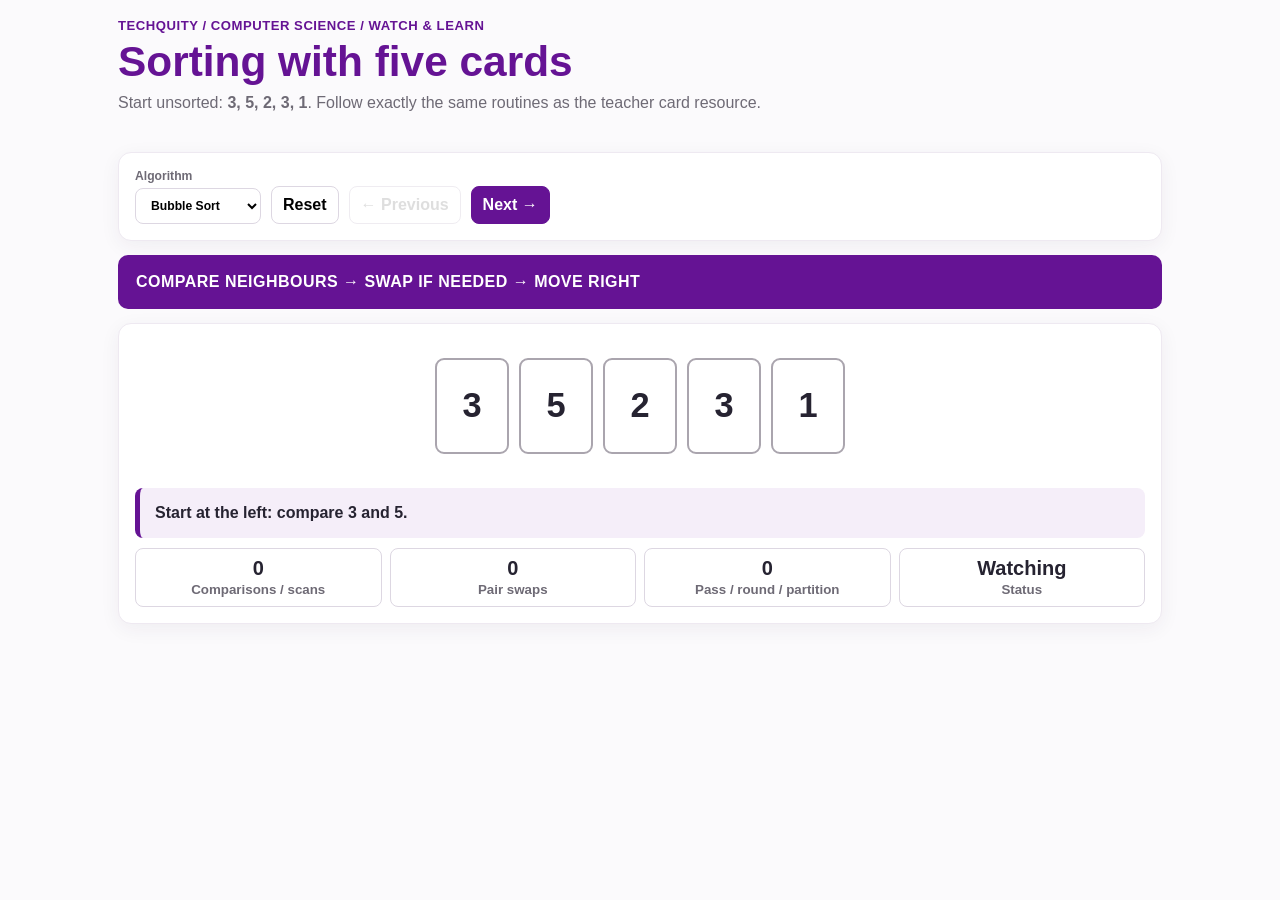
==== index.html @ 3fd30a62 "Rename 01_watch_and_learn.html to index.html" ====
<!doctype html><html><head><meta charset="utf-8"><meta name="viewport" content="width=device-width,initial-scale=1"><title>Sorting — Watch & Learn</title><link rel="stylesheet" href="sorting.css"></head><body>
<header><div class="kicker">TECHQUITY / COMPUTER SCIENCE / WATCH & LEARN</div><h1>Sorting with five cards</h1><div class="lead">Start unsorted: <b>3, 5, 2, 3, 1</b>. Follow exactly the same routines as the teacher card resource.</div></header><main>
<div class="panel controls"><label>Algorithm<select id="alg"><option value="bubble">Bubble Sort</option><option value="selection">Selection Sort</option><option value="quick">Quick Sort</option></select></label><label id="pivotWrap" style="display:none">Pivot rule<select id="pivot"><option value="first">First card</option><option value="last">Last card</option><option value="middle">Middle position</option></select></label><button id="reset">Reset</button><button id="prev">← Previous</button><button id="next" class="primary">Next →</button></div>
<div id="rule" class="rule"></div><div class="panel"><div id="stage"></div><div id="msg" class="msg"></div><div class="stats"><div class="stat"><b id="c">0</b><small>Comparisons / scans</small></div><div class="stat"><b id="s">0</b><small>Pair swaps</small></div><div class="stat"><b id="p">0</b><small>Pass / round / partition</small></div><div class="stat"><b id="st">Ready</b><small>Status</small></div></div></div>
<div id="selftest" style="display:none"></div></main><script src="sorting.js"></script><script>
let idx=-1,trace=null;
function cards(arr,active=[],finished=[],pivot=null){return `<div class="cards">${arr.map((v,i)=>`<div class="card ${active.includes(i)?"active":""} ${finished.includes(i)?"finished":""} ${pivot===v?"pivot":""}">${v}</div>`).join("")}</div>`}
function reset(){idx=-1;let alg=$("alg").value;$("pivotWrap").style.display=alg==="quick"?"grid":"none";trace=alg==="bubble"?bubbleTrace(START):alg==="selection"?selectionTrace(START):quickTrace(START,$("pivot").value);render()}
function render(){
 let alg=$("alg").value,stage=$("stage");$("prev").disabled=idx<0;
 if(alg==="bubble"){
  $("rule").textContent="COMPARE NEIGHBOURS → SWAP IF NEEDED → MOVE RIGHT";
  let e=idx<0?null:trace.steps[idx],arr=e?e.after:START,active=e?[e.i,e.j]:[],finished=e?Array.from({length:START.length-e.finishedFrom},(_,k)=>e.finishedFrom+k):[];
  stage.innerHTML=cards(arr,active,finished);$("c").textContent=e?e.C:0;$("s").textContent=e?e.S:0;$("p").textContent=e?e.pass:0;
  $("msg").textContent=e?`Pass ${e.pass}: compare ${e.before[e.i]} / ${e.before[e.j]} — ${e.swap?"swap":"keep"}. Then move right.`:"Start at the left: compare 3 and 5.";
  $("st").textContent=idx===trace.steps.length-1?"Complete":"Watching";
 }else if(alg==="selection"){
  $("rule").textContent="MARK MINIMUM → SCAN REMAINING VALUES → SWAP ONCE";
  let e=idx<0?null:trace.steps[idx],arr=e?(e.after||e.state):START,active=[],fin=[];
  if(e){if(e.type==="scan")active=[e.min,e.j];if(e.type==="selswap")active=[e.pos,e.min];if(e.type==="selfixed")fin=Array.from({length:e.pos+1},(_,k)=>k)}
  stage.innerHTML=cards(arr,active,fin);$("c").textContent=e?e.C:0;$("s").textContent=e?e.S:0;$("p").textContent=e?e.round:0;
  $("msg").textContent=!e?"Round 1: mark 3 as the starting minimum, then scan 5, 2, 3, 1.":e.type==="scan"?`Round ${e.round}: scan candidate ${e.state[e.j]}. ${e.min===e.j?"It becomes the new minimum.":"Keep the current minimum."}`:e.type==="selswap"?`Scan complete: swap the minimum ${e.before[e.min]} into the first unsorted position.`:`Position ${e.pos+1} is finished.`;
  $("st").textContent=idx===trace.steps.length-1?"Complete":"Watching";
 }else{
  $("rule").textContent="CHOOSE PIVOT → PARTITION LEFT TO RIGHT → SORT OUTER GROUPS → JOIN";
  let e=idx<0?null:trace.events[idx],base=e?.arr||START,pv=e?.pivot??pivotFor(START,$("pivot").value);
  let bins=e&&e.type==="classify"?`<div class="bins"><div class="bin"><h3>LESS than ${pv}</h3>${cards(e.less)}</div><div class="bin"><h3>EQUAL to ${pv}</h3>${cards(e.equal,[],[],pv)}</div><div class="bin"><h3>GREATER than ${pv}</h3>${cards(e.greater)}</div></div>`:"";
  stage.innerHTML=`${cards(base,e&&e.type==="classify"?[e.index]:[],[],pv)}${bins}`;
  $("c").textContent=e?e.scans:0;$("s").textContent=0;$("p").textContent=e?e.parts:0;
  $("msg").textContent=!e?`Choose the ${$("pivot").value} pivot (${pv}). The pivot is not moved. Scan the group from left to right and classify each card into LESS / EQUAL / GREATER.`:e.type==="partitionStart"?`New group: choose pivot ${e.pivot}. Do not move it; begin classifying from the left.`:e.type==="classify"?`Scan ${e.value}: place it in ${e.group.toUpperCase()}. Order of arrival is preserved.`:`Join sorted less + equal + sorted greater: ${e.joined.join(", ")}.`;
  $("st").textContent=idx===trace.events.length-1?"Complete":"Watching";
 }
}
$("next").onclick=()=>{let n=$("alg").value==="quick"?trace.events.length:trace.steps.length;if(idx<n-1)idx++;render()};$("prev").onclick=()=>{if(idx>=0)idx--;render()};$("reset").onclick=reset;$("alg").onchange=reset;$("pivot").onchange=reset;reset();
let f=selfTests();if(location.search.includes("selftest")){$("selftest").style.display="block";$("selftest").textContent=f.length?"SELFTEST FAIL: "+f.join(", "):"SELFTEST PASS";}
</script></body></html>
---- sorting.css ----
:root{--purple:#651394;--purple2:#8a35b4;--ink:#262331;--muted:#6e6a75;--paper:#fbfafc;--line:#ddd7e2;--yellow:#fff1b8;--yellowLine:#c69210;--green:#dff5e9;--greenLine:#23855f;--pink:#f0ddf8;--bad:#fde2e2;--badLine:#c73535}
*{box-sizing:border-box}body{margin:0;background:var(--paper);color:var(--ink);font-family:Arial,Helvetica,sans-serif}
header,main{max-width:1080px;margin:auto;padding:18px}header{padding-bottom:7px}
.kicker{font-weight:900;color:var(--purple);letter-spacing:.04em;font-size:.82rem}
h1{color:var(--purple);font-size:clamp(1.7rem,4vw,2.65rem);margin:.3rem 0}.lead{color:var(--muted);line-height:1.5}
.rule{background:var(--purple);color:white;padding:18px;border-radius:10px;font-weight:900;letter-spacing:.03em;margin:14px 0}
.panel{background:white;border:1px solid #eee9f1;border-radius:13px;padding:16px;margin:12px 0;box-shadow:0 5px 20px rgba(52,35,66,.06)}
.controls{display:flex;gap:10px;flex-wrap:wrap;align-items:end}label{display:grid;gap:5px;font-size:.76rem;font-weight:900;color:var(--muted)}
select,input,button{font:inherit;border:1px solid var(--line);border-radius:8px;padding:9px 11px;background:white}button{cursor:pointer;font-weight:800}
.primary{background:var(--purple);color:white;border-color:var(--purple)}button:disabled{opacity:.45;cursor:not-allowed}
.cards{display:flex;gap:10px;flex-wrap:wrap;justify-content:center;align-items:center;min-height:130px;padding:18px 4px 34px}
.card{width:74px;height:96px;border:2px solid #aaa5ae;border-radius:9px;background:#fff;display:grid;place-items:center;font-size:2.15rem;font-weight:900;position:relative;user-select:none}
.card.active{background:var(--yellow);border-color:var(--yellowLine);color:#8b6500}.card.finished{background:var(--green);border-color:var(--greenLine);color:#116444}
.card.pivot{background:var(--pink);border-color:var(--purple);color:var(--purple)}.card.bad{background:var(--bad);border-color:var(--badLine)}
.card[draggable=true]{cursor:grab}.tag{position:absolute;bottom:-24px;font-size:.63rem;color:var(--muted);font-weight:900;white-space:nowrap}
.msg{padding:13px 15px;border-left:5px solid var(--purple);background:#f5eef9;border-radius:8px;line-height:1.45;font-weight:700;min-height:50px}
.msg.good{background:#edf9f2;border-color:var(--greenLine);color:#155d43}.msg.bad{background:#fff0f0;border-color:var(--badLine);color:#8d2424}
.stats{display:grid;grid-template-columns:repeat(4,1fr);gap:8px;margin-top:10px}.stat{text-align:center;border:1px solid var(--line);border-radius:8px;padding:8px}.stat b{display:block;font-size:1.25rem}.stat small{color:var(--muted);font-weight:800}
.bins{display:grid;grid-template-columns:repeat(3,1fr);gap:10px;margin:12px 0}.bin{min-height:125px;border:2px dashed var(--line);border-radius:10px;padding:10px;text-align:center}.bin h3{margin:0 0 8px;color:var(--purple);font-size:.86rem}.bin .cards{min-height:70px;padding:4px}
.stepbox{background:#faf7fc;border-radius:10px;padding:13px;margin:8px 0}.stepbox b{color:var(--purple)}
.cert{display:none;text-align:center;border:6px double var(--purple);padding:32px;background:white}.cert.show{display:block}
.progress{height:9px;background:#e8e3eb;border-radius:99px;overflow:hidden}.progress div{height:100%;background:var(--purple)}
@media(max-width:650px){.card{width:58px;height:78px;font-size:1.65rem}.bins{grid-template-columns:1fr}.stats{grid-template-columns:repeat(2,1fr)}}
@media print{body>*:not(main),main>*:not(.cert){display:none!important}.cert{display:block!important}}
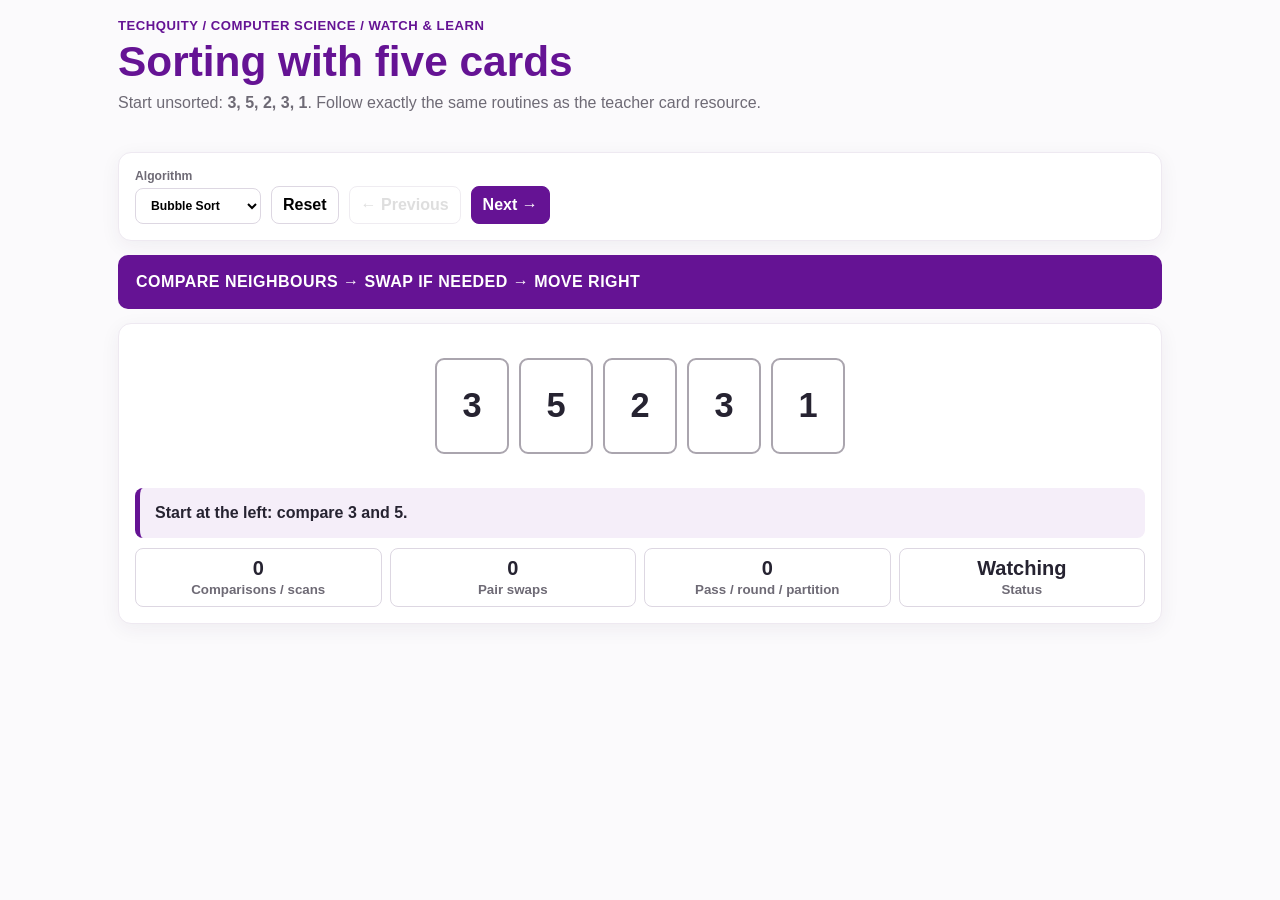
==== commit f79c31d8: "Add files via upload" ====
--- a/index.html
+++ b/index.html
@@ -1,8 +1,102 @@
-<!doctype html><html><head><meta charset="utf-8"><meta name="viewport" content="width=device-width,initial-scale=1"><title>Sorting — Watch & Learn</title><link rel="stylesheet" href="sorting.css"></head><body>
+<!doctype html><html><head><meta charset="utf-8"><meta name="viewport" content="width=device-width,initial-scale=1"><title>Sorting — Watch & Learn</title><style>
+
+:root{--purple:#651394;--purple2:#8a35b4;--ink:#262331;--muted:#6e6a75;--paper:#fbfafc;--line:#ddd7e2;--yellow:#fff1b8;--yellowLine:#c69210;--green:#dff5e9;--greenLine:#23855f;--pink:#f0ddf8;--bad:#fde2e2;--badLine:#c73535}
+*{box-sizing:border-box}body{margin:0;background:var(--paper);color:var(--ink);font-family:Arial,Helvetica,sans-serif}
+header,main{max-width:1080px;margin:auto;padding:18px}header{padding-bottom:7px}
+.kicker{font-weight:900;color:var(--purple);letter-spacing:.04em;font-size:.82rem}
+h1{color:var(--purple);font-size:clamp(1.7rem,4vw,2.65rem);margin:.3rem 0}.lead{color:var(--muted);line-height:1.5}
+.rule{background:var(--purple);color:white;padding:18px;border-radius:10px;font-weight:900;letter-spacing:.03em;margin:14px 0}
+.panel{background:white;border:1px solid #eee9f1;border-radius:13px;padding:16px;margin:12px 0;box-shadow:0 5px 20px rgba(52,35,66,.06)}
+.controls{display:flex;gap:10px;flex-wrap:wrap;align-items:end}label{display:grid;gap:5px;font-size:.76rem;font-weight:900;color:var(--muted)}
+select,input,button{font:inherit;border:1px solid var(--line);border-radius:8px;padding:9px 11px;background:white}button{cursor:pointer;font-weight:800}
+.primary{background:var(--purple);color:white;border-color:var(--purple)}button:disabled{opacity:.45;cursor:not-allowed}
+.cards{display:flex;gap:10px;flex-wrap:wrap;justify-content:center;align-items:center;min-height:130px;padding:18px 4px 34px}
+.card{width:74px;height:96px;border:2px solid #aaa5ae;border-radius:9px;background:#fff;display:grid;place-items:center;font-size:2.15rem;font-weight:900;position:relative;user-select:none}
+.card.active{background:var(--yellow);border-color:var(--yellowLine);color:#8b6500}.card.finished{background:var(--green);border-color:var(--greenLine);color:#116444}
+.card.pivot{background:var(--pink);border-color:var(--purple);color:var(--purple)}.card.bad{background:var(--bad);border-color:var(--badLine)}
+.card[draggable=true]{cursor:grab}.tag{position:absolute;bottom:-24px;font-size:.63rem;color:var(--muted);font-weight:900;white-space:nowrap}
+.msg{padding:13px 15px;border-left:5px solid var(--purple);background:#f5eef9;border-radius:8px;line-height:1.45;font-weight:700;min-height:50px}
+.msg.good{background:#edf9f2;border-color:var(--greenLine);color:#155d43}.msg.bad{background:#fff0f0;border-color:var(--badLine);color:#8d2424}
+.stats{display:grid;grid-template-columns:repeat(4,1fr);gap:8px;margin-top:10px}.stat{text-align:center;border:1px solid var(--line);border-radius:8px;padding:8px}.stat b{display:block;font-size:1.25rem}.stat small{color:var(--muted);font-weight:800}
+.bins{display:grid;grid-template-columns:repeat(3,1fr);gap:10px;margin:12px 0}.bin{min-height:125px;border:2px dashed var(--line);border-radius:10px;padding:10px;text-align:center}.bin h3{margin:0 0 8px;color:var(--purple);font-size:.86rem}.bin .cards{min-height:70px;padding:4px}
+.stepbox{background:#faf7fc;border-radius:10px;padding:13px;margin:8px 0}.stepbox b{color:var(--purple)}
+.cert{display:none;text-align:center;border:6px double var(--purple);padding:32px;background:white}.cert.show{display:block}
+.progress{height:9px;background:#e8e3eb;border-radius:99px;overflow:hidden}.progress div{height:100%;background:var(--purple)}
+@media(max-width:650px){.card{width:58px;height:78px;font-size:1.65rem}.bins{grid-template-columns:1fr}.stats{grid-template-columns:repeat(2,1fr)}}
+@media print{body>*:not(main),main>*:not(.cert){display:none!important}.cert{display:block!important}}
+
+</style></head><body>
 <header><div class="kicker">TECHQUITY / COMPUTER SCIENCE / WATCH & LEARN</div><h1>Sorting with five cards</h1><div class="lead">Start unsorted: <b>3, 5, 2, 3, 1</b>. Follow exactly the same routines as the teacher card resource.</div></header><main>
 <div class="panel controls"><label>Algorithm<select id="alg"><option value="bubble">Bubble Sort</option><option value="selection">Selection Sort</option><option value="quick">Quick Sort</option></select></label><label id="pivotWrap" style="display:none">Pivot rule<select id="pivot"><option value="first">First card</option><option value="last">Last card</option><option value="middle">Middle position</option></select></label><button id="reset">Reset</button><button id="prev">← Previous</button><button id="next" class="primary">Next →</button></div>
 <div id="rule" class="rule"></div><div class="panel"><div id="stage"></div><div id="msg" class="msg"></div><div class="stats"><div class="stat"><b id="c">0</b><small>Comparisons / scans</small></div><div class="stat"><b id="s">0</b><small>Pair swaps</small></div><div class="stat"><b id="p">0</b><small>Pass / round / partition</small></div><div class="stat"><b id="st">Ready</b><small>Status</small></div></div></div>
-<div id="selftest" style="display:none"></div></main><script src="sorting.js"></script><script>
+<div id="selftest" style="display:none"></div></main><script>
+
+const START=[3,5,2,3,1];
+const $=id=>document.getElementById(id);
+function midIndex(n){return Math.floor((n-1)/2)} // left-middle for even groups, matching the guide
+function pivotFor(arr,rule){return rule==="first"?arr[0]:rule==="last"?arr[arr.length-1]:arr[midIndex(arr.length)]}
+function bubbleTrace(input){
+ let a=[...input],steps=[],C=0,S=0,passes=0;
+ for(let end=a.length-1;end>0;end--){
+  let changed=false; passes++;
+  for(let i=0;i<end;i++){
+   C++; let before=[...a],swap=a[i]>a[i+1];
+   if(swap){[a[i],a[i+1]]=[a[i+1],a[i]];S++;changed=true}
+   steps.push({type:"bubble",i,j:i+1,swap,before,after:[...a],C,S,pass:passes,finishedFrom:end});
+  }
+  if(!changed)break;
+ }
+ return {steps,result:a,C,S,passes};
+}
+function selectionTrace(input){
+ let a=[...input],steps=[],C=0,S=0,rounds=0;
+ for(let pos=0;pos<a.length-1;pos++){
+  rounds++; let min=pos;
+  for(let j=pos+1;j<a.length;j++){
+   C++; let old=min;if(a[j]<a[min])min=j;
+   steps.push({type:"scan",pos,j,oldMin:old,min,C,S,round:rounds,state:[...a]});
+  }
+  if(min!==pos){let before=[...a];[a[pos],a[min]]=[a[min],a[pos]];S++;steps.push({type:"selswap",pos,min,before,after:[...a],C,S,round:rounds})}
+  steps.push({type:"selfixed",pos,state:[...a],C,S,round:rounds});
+ }
+ return {steps,result:a,C,S,rounds};
+}
+function quickTrace(input,rule){
+ let scans=0,parts=0,events=[];
+ function q(arr,path="whole"){
+  if(arr.length<=1)return [...arr];
+  let pivot=pivotFor(arr,rule),less=[],equal=[],greater=[];parts++;
+  events.push({type:"partitionStart",arr:[...arr],pivot,path,parts,scans});
+  arr.forEach((v,idx)=>{
+   scans++;
+   let group=v<pivot?"less":v>pivot?"greater":"equal";
+   if(group==="less")less.push(v);else if(group==="greater")greater.push(v);else equal.push(v);
+   events.push({type:"classify",arr:[...arr],pivot,value:v,index:idx,group,less:[...less],equal:[...equal],greater:[...greater],parts,scans,path});
+  });
+  let L=q(less,path+".L"),G=q(greater,path+".G");
+  let joined=[...L,...equal,...G];events.push({type:"join",pivot,path,joined:[...joined],parts,scans});
+  return joined;
+ }
+ let result=q([...input]);return {events,result,scans,parts};
+}
+function eq(a,b){return JSON.stringify(a)===JSON.stringify(b)}
+function selfTests(){
+ let failures=[];
+ let b=bubbleTrace(START);
+ if(!eq(b.result,[1,2,3,3,5]))failures.push("bubble result");
+ if(b.C!==10||b.S!==7||b.passes!==4)failures.push(`bubble counts ${b.C}/${b.S}/${b.passes}`);
+ if(!(b.steps[0].i===0&&b.steps[0].j===1&&!b.steps[0].swap))failures.push("bubble first comparison");
+ let s=selectionTrace(START);
+ if(!eq(s.result,[1,2,3,3,5])||s.C!==10||s.S!==4||s.rounds!==4)failures.push("selection trace");
+ let q1=quickTrace(START,"first"),ql=quickTrace(START,"last"),qm=quickTrace(START,"middle");
+ if(!eq(q1.result,[1,2,3,3,5])||q1.scans!==7||q1.parts!==2)failures.push("quick first");
+ if(!eq(ql.result,[1,2,3,3,5])||ql.scans!==9||ql.parts!==2)failures.push("quick last");
+ if(!eq(qm.result,[1,2,3,3,5])||qm.scans!==10||qm.parts!==3)failures.push("quick middle");
+ if(pivotFor(START,"middle")!==2)failures.push("middle pivot");
+ return failures;
+}
+
+</script><script>
 let idx=-1,trace=null;
 function cards(arr,active=[],finished=[],pivot=null){return `<div class="cards">${arr.map((v,i)=>`<div class="card ${active.includes(i)?"active":""} ${finished.includes(i)?"finished":""} ${pivot===v?"pivot":""}">${v}</div>`).join("")}</div>`}
 function reset(){idx=-1;let alg=$("alg").value;$("pivotWrap").style.display=alg==="quick"?"grid":"none";trace=alg==="bubble"?bubbleTrace(START):alg==="selection"?selectionTrace(START):quickTrace(START,$("pivot").value);render()}
@@ -10,17 +104,32 @@
  let alg=$("alg").value,stage=$("stage");$("prev").disabled=idx<0;
  if(alg==="bubble"){
   $("rule").textContent="COMPARE NEIGHBOURS → SWAP IF NEEDED → MOVE RIGHT";
-  let e=idx<0?null:trace.steps[idx],arr=e?e.after:START,active=e?[e.i,e.j]:[],finished=e?Array.from({length:START.length-e.finishedFrom},(_,k)=>e.finishedFrom+k):[];
+  let e=idx<0?null:trace.steps[idx],arr=e?e.after:START,active=e?[e.i,e.j]:[],finished=[];
+  if(e){let next=trace.steps[idx+1];if(!next||next.pass!==e.pass)finished=Array.from({length:START.length-e.finishedFrom},(_,k)=>e.finishedFrom+k);}
   stage.innerHTML=cards(arr,active,finished);$("c").textContent=e?e.C:0;$("s").textContent=e?e.S:0;$("p").textContent=e?e.pass:0;
   $("msg").textContent=e?`Pass ${e.pass}: compare ${e.before[e.i]} / ${e.before[e.j]} — ${e.swap?"swap":"keep"}. Then move right.`:"Start at the left: compare 3 and 5.";
   $("st").textContent=idx===trace.steps.length-1?"Complete":"Watching";
  }else if(alg==="selection"){
-  $("rule").textContent="MARK MINIMUM → SCAN REMAINING VALUES → SWAP ONCE";
-  let e=idx<0?null:trace.steps[idx],arr=e?(e.after||e.state):START,active=[],fin=[];
-  if(e){if(e.type==="scan")active=[e.min,e.j];if(e.type==="selswap")active=[e.pos,e.min];if(e.type==="selfixed")fin=Array.from({length:e.pos+1},(_,k)=>k)}
-  stage.innerHTML=cards(arr,active,fin);$("c").textContent=e?e.C:0;$("s").textContent=e?e.S:0;$("p").textContent=e?e.round:0;
-  $("msg").textContent=!e?"Round 1: mark 3 as the starting minimum, then scan 5, 2, 3, 1.":e.type==="scan"?`Round ${e.round}: scan candidate ${e.state[e.j]}. ${e.min===e.j?"It becomes the new minimum.":"Keep the current minimum."}`:e.type==="selswap"?`Scan complete: swap the minimum ${e.before[e.min]} into the first unsorted position.`:`Position ${e.pos+1} is finished.`;
-  $("st").textContent=idx===trace.steps.length-1?"Complete":"Watching";
+   $("rule").textContent="MARK MINIMUM → SCAN REMAINING VALUES → SWAP ONCE";
+   let e=idx<0?null:trace.steps[idx],arr=e?(e.after||e.state):START,active=[],fin=[];
+   if(e){
+     if(e.type==="scan") active=e.min===e.j?[e.j]:[e.min,e.j];
+     if(e.type==="selswap") active=[e.pos,e.min];
+     if(e.type==="selfixed") fin=Array.from({length:e.pos+1},(_,k)=>k);
+   }
+   stage.innerHTML=cards(arr,active,fin);
+   $("c").textContent=e?e.C:0;$("s").textContent=e?e.S:0;$("p").textContent=e?e.round:0;
+   if(!e){
+     $("msg").textContent="Round 1: mark 3 as the starting minimum. Scan every remaining card from left to right: 5, 2, 3, 1.";
+   }else if(e.type==="scan"){
+     const candidate=e.state[e.j];
+     $("msg").textContent=`Round ${e.round}: scan ${candidate}. ${e.min===e.j?candidate+" becomes the new minimum.":"It is not smaller than the current minimum. Keep scanning."}`;
+   }else if(e.type==="selswap"){
+     $("msg").textContent=`Round ${e.round}: scan complete. Swap the minimum ${e.before[e.min]} into the first unsorted position.`;
+   }else{
+     $("msg").textContent=`Round ${e.round} complete. Position ${e.pos+1} is finished.`;
+   }
+   $("st").textContent=idx===trace.steps.length-1?"Complete":"Watching";
  }else{
   $("rule").textContent="CHOOSE PIVOT → PARTITION LEFT TO RIGHT → SORT OUTER GROUPS → JOIN";
   let e=idx<0?null:trace.events[idx],base=e?.arr||START,pv=e?.pivot??pivotFor(START,$("pivot").value);
@@ -33,4 +142,4 @@
 }
 $("next").onclick=()=>{let n=$("alg").value==="quick"?trace.events.length:trace.steps.length;if(idx<n-1)idx++;render()};$("prev").onclick=()=>{if(idx>=0)idx--;render()};$("reset").onclick=reset;$("alg").onchange=reset;$("pivot").onchange=reset;reset();
 let f=selfTests();if(location.search.includes("selftest")){$("selftest").style.display="block";$("selftest").textContent=f.length?"SELFTEST FAIL: "+f.join(", "):"SELFTEST PASS";}
-</script></body></html>
+</script></body></html>
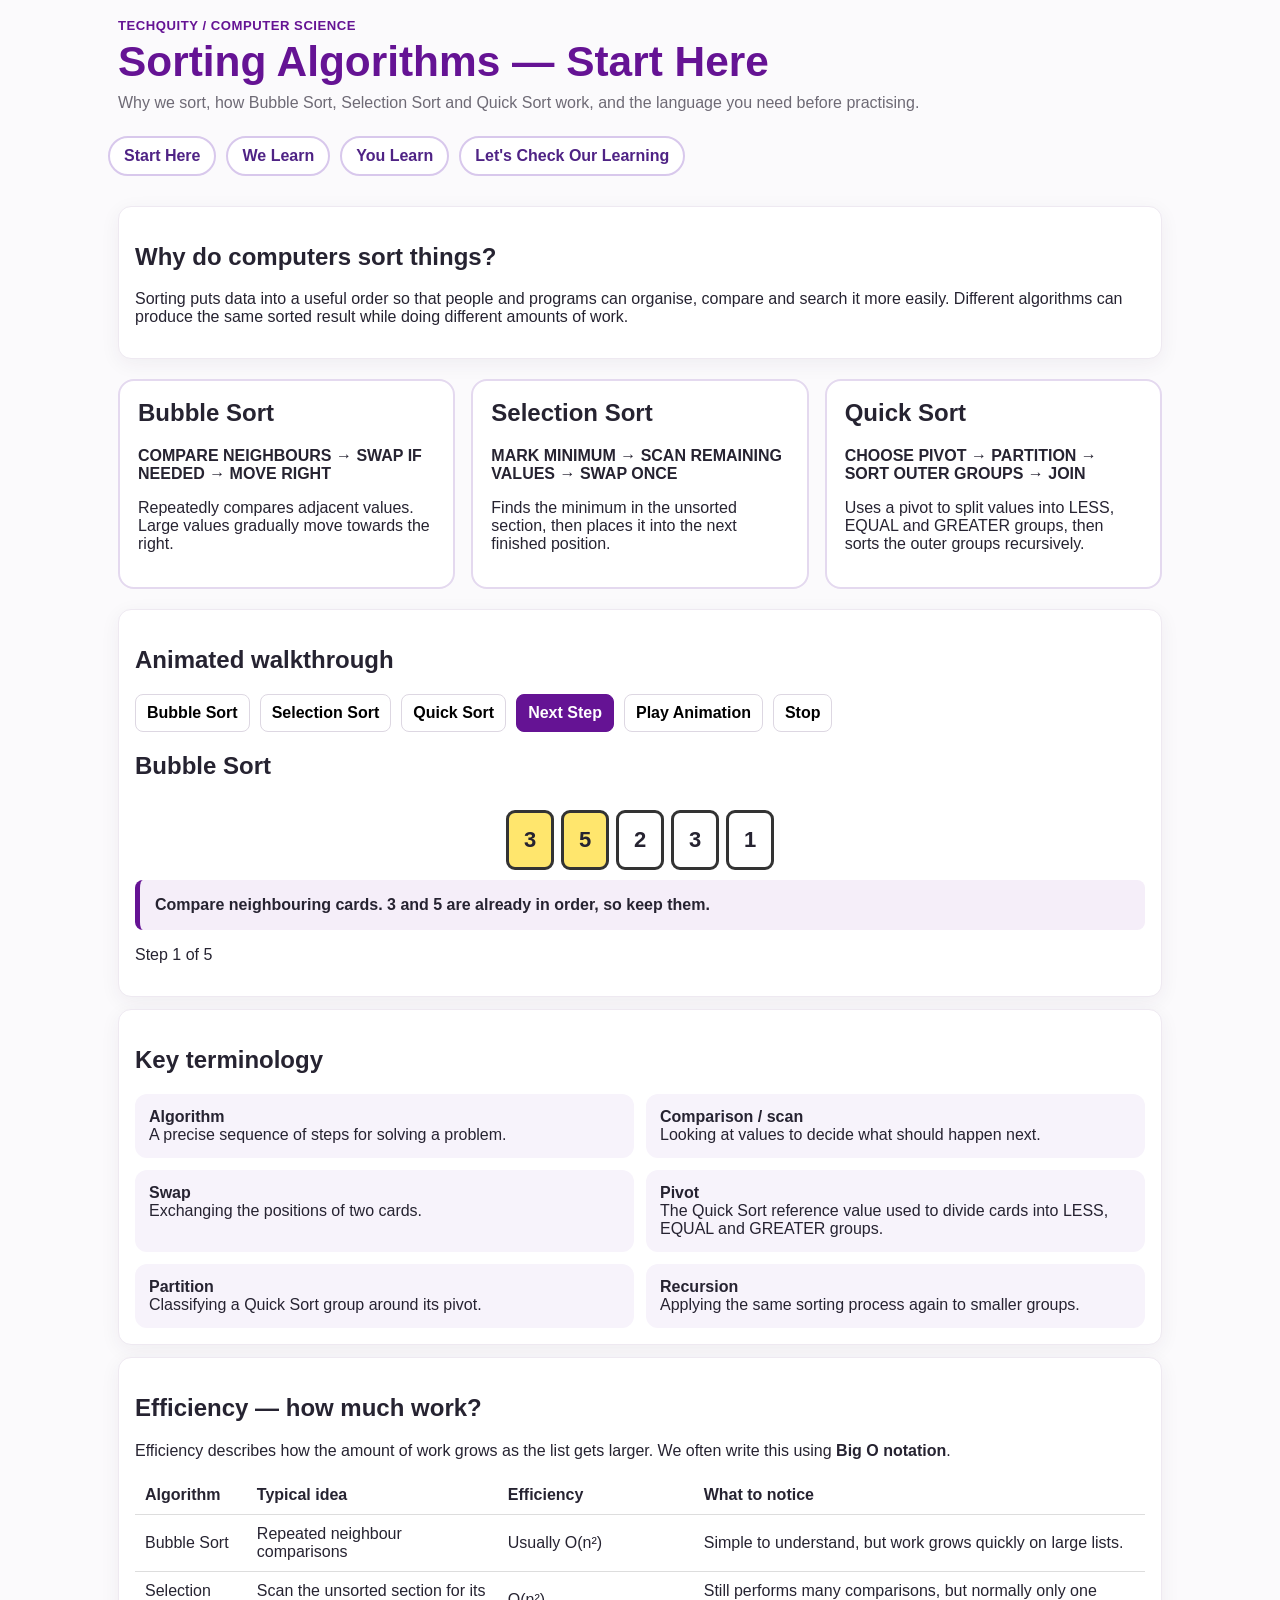
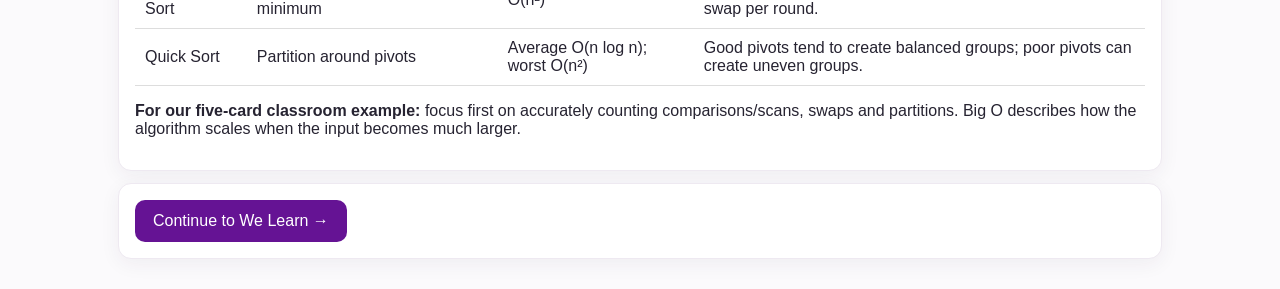
==== commit 095f3313: "Add files via upload" ====
--- a/index.html
+++ b/index.html
@@ -1,6 +1,5 @@
-<!doctype html><html><head><meta charset="utf-8"><meta name="viewport" content="width=device-width,initial-scale=1"><title>Sorting — Watch & Learn</title><style>
-
-:root{--purple:#651394;--purple2:#8a35b4;--ink:#262331;--muted:#6e6a75;--paper:#fbfafc;--line:#ddd7e2;--yellow:#fff1b8;--yellowLine:#c69210;--green:#dff5e9;--greenLine:#23855f;--pink:#f0ddf8;--bad:#fde2e2;--badLine:#c73535}
+<!doctype html><html><head><meta charset="utf-8"><meta name="viewport" content="width=device-width,initial-scale=1">
+<title>Sorting Algorithms — Start Here</title><style>:root{--purple:#651394;--purple2:#8a35b4;--ink:#262331;--muted:#6e6a75;--paper:#fbfafc;--line:#ddd7e2;--yellow:#fff1b8;--yellowLine:#c69210;--green:#dff5e9;--greenLine:#23855f;--pink:#f0ddf8;--bad:#fde2e2;--badLine:#c73535}
 *{box-sizing:border-box}body{margin:0;background:var(--paper);color:var(--ink);font-family:Arial,Helvetica,sans-serif}
 header,main{max-width:1080px;margin:auto;padding:18px}header{padding-bottom:7px}
 .kicker{font-weight:900;color:var(--purple);letter-spacing:.04em;font-size:.82rem}
@@ -25,121 +24,103 @@
 @media(max-width:650px){.card{width:58px;height:78px;font-size:1.65rem}.bins{grid-template-columns:1fr}.stats{grid-template-columns:repeat(2,1fr)}}
 @media print{body>*:not(main),main>*:not(.cert){display:none!important}.cert{display:block!important}}
 
+.dropzone{border:3px dashed #bbb;border-radius:14px;min-height:76px;padding:14px;margin-top:14px;text-align:center;font-weight:800;display:flex;align-items:center;justify-content:center}
+.dropzone.over{border-color:#5a2ca0;background:#f2ebff}
+.dropzone.wrong,.card.wrong{background:#ffd9d9!important;border-color:#c62828!important;animation:shake .25s linear 2}
+.msg.bad{background:#ffe3e3;border-left:6px solid #c62828}
+.msg.good{background:#e6f4e8;border-left:6px solid #2e7d32}
+.card[draggable=true]{cursor:grab}.card[draggable=true]:active{cursor:grabbing}
+.card.dim{opacity:.42}
+.actionrow{display:grid;grid-template-columns:1fr 1fr;gap:12px;margin-top:14px}
+.bin{min-height:150px}
+.bin.dropzone{display:block;text-align:left}
+.bin h3{text-align:center}
+.tag{display:block;font-size:10px;line-height:1.1;margin-top:5px;font-weight:800}
+@keyframes shake{0%,100%{transform:translateX(0)}25%{transform:translateX(-6px)}75%{transform:translateX(6px)}}
+
+.site-nav{display:flex;gap:10px;flex-wrap:wrap;max-width:1100px;margin:14px auto 0;padding:0 18px}
+.site-nav a{display:inline-block;padding:9px 14px;border-radius:999px;background:#fff;color:#4f2385;text-decoration:none;font-weight:800;border:2px solid #d8c8ec}
+.site-nav a:hover{background:#f1e9fa}
+
+.hero-grid{display:grid;grid-template-columns:repeat(3,1fr);gap:16px;margin:20px 0}
+.learn-card{background:white;border:2px solid #e4d9ef;border-radius:16px;padding:18px}
+.learn-card h2{margin-top:0}.mini-cards{display:flex;gap:7px;justify-content:center;align-items:center;min-height:80px}
+.mini{width:48px;height:60px;border:3px solid #333;border-radius:9px;display:flex;align-items:center;justify-content:center;font-size:22px;font-weight:900;background:white;transition:.35s}
+.mini.active{background:#ffe66d}.mini.pivot{background:#e6c8ff}.mini.done{background:#c8efcf}
+.demo-controls{display:flex;gap:10px;flex-wrap:wrap;margin:14px 0}.term-grid{display:grid;grid-template-columns:repeat(2,1fr);gap:12px}
+.term{background:#f7f3fb;border-radius:12px;padding:14px}.eff{width:100%;border-collapse:collapse}.eff th,.eff td{padding:10px;border-bottom:1px solid #ddd;text-align:left}
+@media(max-width:760px){.hero-grid,.term-grid{grid-template-columns:1fr}}
 </style></head><body>
-<header><div class="kicker">TECHQUITY / COMPUTER SCIENCE / WATCH & LEARN</div><h1>Sorting with five cards</h1><div class="lead">Start unsorted: <b>3, 5, 2, 3, 1</b>. Follow exactly the same routines as the teacher card resource.</div></header><main>
-<div class="panel controls"><label>Algorithm<select id="alg"><option value="bubble">Bubble Sort</option><option value="selection">Selection Sort</option><option value="quick">Quick Sort</option></select></label><label id="pivotWrap" style="display:none">Pivot rule<select id="pivot"><option value="first">First card</option><option value="last">Last card</option><option value="middle">Middle position</option></select></label><button id="reset">Reset</button><button id="prev">← Previous</button><button id="next" class="primary">Next →</button></div>
-<div id="rule" class="rule"></div><div class="panel"><div id="stage"></div><div id="msg" class="msg"></div><div class="stats"><div class="stat"><b id="c">0</b><small>Comparisons / scans</small></div><div class="stat"><b id="s">0</b><small>Pair swaps</small></div><div class="stat"><b id="p">0</b><small>Pass / round / partition</small></div><div class="stat"><b id="st">Ready</b><small>Status</small></div></div></div>
-<div id="selftest" style="display:none"></div></main><script>
-
+<header><div class="kicker">TECHQUITY / COMPUTER SCIENCE</div><h1>Sorting Algorithms — Start Here</h1><div class="lead">Why we sort, how Bubble Sort, Selection Sort and Quick Sort work, and the language you need before practising.</div></header>
+<nav class="site-nav">
+<a href="index.html">Start Here</a>
+<a href="we_learn.html">We Learn</a>
+<a href="you_learn.html">You Learn</a>
+<a href="lets_check_our_learning.html">Let's Check Our Learning</a>
+</nav>
+<main>
+<div class="panel"><h2>Why do computers sort things?</h2><p>Sorting puts data into a useful order so that people and programs can organise, compare and search it more easily. Different algorithms can produce the same sorted result while doing different amounts of work.</p></div>
+<div class="hero-grid">
+<div class="learn-card"><h2>Bubble Sort</h2><p><b>COMPARE NEIGHBOURS → SWAP IF NEEDED → MOVE RIGHT</b></p><p>Repeatedly compares adjacent values. Large values gradually move towards the right.</p></div>
+<div class="learn-card"><h2>Selection Sort</h2><p><b>MARK MINIMUM → SCAN REMAINING VALUES → SWAP ONCE</b></p><p>Finds the minimum in the unsorted section, then places it into the next finished position.</p></div>
+<div class="learn-card"><h2>Quick Sort</h2><p><b>CHOOSE PIVOT → PARTITION → SORT OUTER GROUPS → JOIN</b></p><p>Uses a pivot to split values into LESS, EQUAL and GREATER groups, then sorts the outer groups recursively.</p></div>
+</div>
+<div class="panel"><h2>Animated walkthrough</h2><div class="demo-controls"><button id="bubble">Bubble Sort</button><button id="selection">Selection Sort</button><button id="quick">Quick Sort</button><button id="next" class="primary">Next Step</button><button id="play">Play Animation</button><button id="stop">Stop</button></div><h2 id="demoTitle"></h2><div id="demo"></div><div id="demoMsg" class="msg"></div><p id="stepNo"></p></div>
+<div class="panel"><h2>Key terminology</h2><div class="term-grid">
+<div class="term"><b>Algorithm</b><br>A precise sequence of steps for solving a problem.</div>
+<div class="term"><b>Comparison / scan</b><br>Looking at values to decide what should happen next.</div>
+<div class="term"><b>Swap</b><br>Exchanging the positions of two cards.</div>
+<div class="term"><b>Pivot</b><br>The Quick Sort reference value used to divide cards into LESS, EQUAL and GREATER groups.</div>
+<div class="term"><b>Partition</b><br>Classifying a Quick Sort group around its pivot.</div>
+<div class="term"><b>Recursion</b><br>Applying the same sorting process again to smaller groups.</div>
+</div></div>
+<div class="panel"><h2>Efficiency — how much work?</h2><p>Efficiency describes how the amount of work grows as the list gets larger. We often write this using <b>Big O notation</b>.</p>
+<table class="eff"><tr><th>Algorithm</th><th>Typical idea</th><th>Efficiency</th><th>What to notice</th></tr>
+<tr><td>Bubble Sort</td><td>Repeated neighbour comparisons</td><td>Usually O(n²)</td><td>Simple to understand, but work grows quickly on large lists.</td></tr>
+<tr><td>Selection Sort</td><td>Scan the unsorted section for its minimum</td><td>O(n²)</td><td>Still performs many comparisons, but normally only one swap per round.</td></tr>
+<tr><td>Quick Sort</td><td>Partition around pivots</td><td>Average O(n log n); worst O(n²)</td><td>Good pivots tend to create balanced groups; poor pivots can create uneven groups.</td></tr></table>
+<p><b>For our five-card classroom example:</b> focus first on accurately counting comparisons/scans, swaps and partitions. Big O describes how the algorithm scales when the input becomes much larger.</p></div>
+<div class="panel controls"><a class="primary" href="we_learn.html" style="text-decoration:none;padding:12px 18px;border-radius:10px">Continue to We Learn →</a></div>
+</main><script>
+const $=id=>document.getElementById(id);
 const START=[3,5,2,3,1];
-const $=id=>document.getElementById(id);
-function midIndex(n){return Math.floor((n-1)/2)} // left-middle for even groups, matching the guide
-function pivotFor(arr,rule){return rule==="first"?arr[0]:rule==="last"?arr[arr.length-1]:arr[midIndex(arr.length)]}
-function bubbleTrace(input){
- let a=[...input],steps=[],C=0,S=0,passes=0;
- for(let end=a.length-1;end>0;end--){
-  let changed=false; passes++;
-  for(let i=0;i<end;i++){
-   C++; let before=[...a],swap=a[i]>a[i+1];
-   if(swap){[a[i],a[i+1]]=[a[i+1],a[i]];S++;changed=true}
-   steps.push({type:"bubble",i,j:i+1,swap,before,after:[...a],C,S,pass:passes,finishedFrom:end});
-  }
-  if(!changed)break;
- }
- return {steps,result:a,C,S,passes};
+let alg="bubble",step=0,timer=null;
+const demos={
+ bubble:[
+  {a:[3,5,2,3,1],x:[0,1],m:"Compare neighbouring cards. 3 and 5 are already in order, so keep them."},
+  {a:[3,5,2,3,1],x:[1,2],m:"5 is greater than 2, so swap the neighbours."},
+  {a:[3,2,5,3,1],x:[2,3],m:"Continue moving right. Swap 5 and 3."},
+  {a:[3,2,3,5,1],x:[3,4],m:"Swap 5 and 1. The largest card has bubbled to the right."},
+  {a:[1,2,3,3,5],x:[],done:true,m:"Repeated passes eventually leave the whole list sorted."}
+ ],
+ selection:[
+  {a:[3,5,2,3,1],x:[0],m:"Mark the first unsorted card as the current minimum."},
+  {a:[3,5,2,3,1],x:[0,2],m:"Scan the remaining cards. 2 becomes the new minimum."},
+  {a:[3,5,2,3,1],x:[2,4],m:"Continue the whole scan. 1 becomes the minimum."},
+  {a:[1,5,2,3,3],x:[0],done:[0],m:"After the scan, swap the minimum into the first unsorted position."},
+  {a:[1,2,3,3,5],x:[],done:true,m:"Repeat for each remaining position until sorted."}
+ ],
+ quick:[
+  {a:[3,5,2,3,1],x:[0],pivot:0,m:"Choose a pivot. Here the first card, 3, is the reference value."},
+  {groups:[[2,1],[3,3],[5]],m:"Partition every card into LESS, EQUAL or GREATER than the pivot."},
+  {groups:[[1,2],[3,3],[5]],m:"Recursively sort the outer groups. Groups of 0 or 1 card stop."},
+  {a:[1,2,3,3,5],x:[],done:true,m:"Join LESS + EQUAL + GREATER to produce the sorted list."}
+ ]
+};
+function cards(arr,x=[],pivot=null,done=false){
+ return `<div class="mini-cards">${arr.map((v,i)=>`<div class="mini ${x.includes(i)?"active":""} ${pivot===i?"pivot":""} ${done===true||Array.isArray(done)&&done.includes(i)?"done":""}">${v}</div>`).join("")}</div>`;
 }
-function selectionTrace(input){
- let a=[...input],steps=[],C=0,S=0,rounds=0;
- for(let pos=0;pos<a.length-1;pos++){
-  rounds++; let min=pos;
-  for(let j=pos+1;j<a.length;j++){
-   C++; let old=min;if(a[j]<a[min])min=j;
-   steps.push({type:"scan",pos,j,oldMin:old,min,C,S,round:rounds,state:[...a]});
-  }
-  if(min!==pos){let before=[...a];[a[pos],a[min]]=[a[min],a[pos]];S++;steps.push({type:"selswap",pos,min,before,after:[...a],C,S,round:rounds})}
-  steps.push({type:"selfixed",pos,state:[...a],C,S,round:rounds});
- }
- return {steps,result:a,C,S,rounds};
+function render(){
+ let d=demos[alg][step];
+ $("demoTitle").textContent=alg==="bubble"?"Bubble Sort":alg==="selection"?"Selection Sort":"Quick Sort";
+ if(d.groups){
+   $("demo").innerHTML=`<div class="bins"><div class="bin"><h3>LESS</h3>${cards(d.groups[0])}</div><div class="bin"><h3>EQUAL</h3>${cards(d.groups[1],[],null)}</div><div class="bin"><h3>GREATER</h3>${cards(d.groups[2])}</div></div>`;
+ }else $("demo").innerHTML=cards(d.a,d.x||[],d.pivot??null,d.done||false);
+ $("demoMsg").textContent=d.m;$("stepNo").textContent=`Step ${step+1} of ${demos[alg].length}`;
 }
-function quickTrace(input,rule){
- let scans=0,parts=0,events=[];
- function q(arr,path="whole"){
-  if(arr.length<=1)return [...arr];
-  let pivot=pivotFor(arr,rule),less=[],equal=[],greater=[];parts++;
-  events.push({type:"partitionStart",arr:[...arr],pivot,path,parts,scans});
-  arr.forEach((v,idx)=>{
-   scans++;
-   let group=v<pivot?"less":v>pivot?"greater":"equal";
-   if(group==="less")less.push(v);else if(group==="greater")greater.push(v);else equal.push(v);
-   events.push({type:"classify",arr:[...arr],pivot,value:v,index:idx,group,less:[...less],equal:[...equal],greater:[...greater],parts,scans,path});
-  });
-  let L=q(less,path+".L"),G=q(greater,path+".G");
-  let joined=[...L,...equal,...G];events.push({type:"join",pivot,path,joined:[...joined],parts,scans});
-  return joined;
- }
- let result=q([...input]);return {events,result,scans,parts};
-}
-function eq(a,b){return JSON.stringify(a)===JSON.stringify(b)}
-function selfTests(){
- let failures=[];
- let b=bubbleTrace(START);
- if(!eq(b.result,[1,2,3,3,5]))failures.push("bubble result");
- if(b.C!==10||b.S!==7||b.passes!==4)failures.push(`bubble counts ${b.C}/${b.S}/${b.passes}`);
- if(!(b.steps[0].i===0&&b.steps[0].j===1&&!b.steps[0].swap))failures.push("bubble first comparison");
- let s=selectionTrace(START);
- if(!eq(s.result,[1,2,3,3,5])||s.C!==10||s.S!==4||s.rounds!==4)failures.push("selection trace");
- let q1=quickTrace(START,"first"),ql=quickTrace(START,"last"),qm=quickTrace(START,"middle");
- if(!eq(q1.result,[1,2,3,3,5])||q1.scans!==7||q1.parts!==2)failures.push("quick first");
- if(!eq(ql.result,[1,2,3,3,5])||ql.scans!==9||ql.parts!==2)failures.push("quick last");
- if(!eq(qm.result,[1,2,3,3,5])||qm.scans!==10||qm.parts!==3)failures.push("quick middle");
- if(pivotFor(START,"middle")!==2)failures.push("middle pivot");
- return failures;
-}
-
-</script><script>
-let idx=-1,trace=null;
-function cards(arr,active=[],finished=[],pivot=null){return `<div class="cards">${arr.map((v,i)=>`<div class="card ${active.includes(i)?"active":""} ${finished.includes(i)?"finished":""} ${pivot===v?"pivot":""}">${v}</div>`).join("")}</div>`}
-function reset(){idx=-1;let alg=$("alg").value;$("pivotWrap").style.display=alg==="quick"?"grid":"none";trace=alg==="bubble"?bubbleTrace(START):alg==="selection"?selectionTrace(START):quickTrace(START,$("pivot").value);render()}
-function render(){
- let alg=$("alg").value,stage=$("stage");$("prev").disabled=idx<0;
- if(alg==="bubble"){
-  $("rule").textContent="COMPARE NEIGHBOURS → SWAP IF NEEDED → MOVE RIGHT";
-  let e=idx<0?null:trace.steps[idx],arr=e?e.after:START,active=e?[e.i,e.j]:[],finished=[];
-  if(e){let next=trace.steps[idx+1];if(!next||next.pass!==e.pass)finished=Array.from({length:START.length-e.finishedFrom},(_,k)=>e.finishedFrom+k);}
-  stage.innerHTML=cards(arr,active,finished);$("c").textContent=e?e.C:0;$("s").textContent=e?e.S:0;$("p").textContent=e?e.pass:0;
-  $("msg").textContent=e?`Pass ${e.pass}: compare ${e.before[e.i]} / ${e.before[e.j]} — ${e.swap?"swap":"keep"}. Then move right.`:"Start at the left: compare 3 and 5.";
-  $("st").textContent=idx===trace.steps.length-1?"Complete":"Watching";
- }else if(alg==="selection"){
-   $("rule").textContent="MARK MINIMUM → SCAN REMAINING VALUES → SWAP ONCE";
-   let e=idx<0?null:trace.steps[idx],arr=e?(e.after||e.state):START,active=[],fin=[];
-   if(e){
-     if(e.type==="scan") active=e.min===e.j?[e.j]:[e.min,e.j];
-     if(e.type==="selswap") active=[e.pos,e.min];
-     if(e.type==="selfixed") fin=Array.from({length:e.pos+1},(_,k)=>k);
-   }
-   stage.innerHTML=cards(arr,active,fin);
-   $("c").textContent=e?e.C:0;$("s").textContent=e?e.S:0;$("p").textContent=e?e.round:0;
-   if(!e){
-     $("msg").textContent="Round 1: mark 3 as the starting minimum. Scan every remaining card from left to right: 5, 2, 3, 1.";
-   }else if(e.type==="scan"){
-     const candidate=e.state[e.j];
-     $("msg").textContent=`Round ${e.round}: scan ${candidate}. ${e.min===e.j?candidate+" becomes the new minimum.":"It is not smaller than the current minimum. Keep scanning."}`;
-   }else if(e.type==="selswap"){
-     $("msg").textContent=`Round ${e.round}: scan complete. Swap the minimum ${e.before[e.min]} into the first unsorted position.`;
-   }else{
-     $("msg").textContent=`Round ${e.round} complete. Position ${e.pos+1} is finished.`;
-   }
-   $("st").textContent=idx===trace.steps.length-1?"Complete":"Watching";
- }else{
-  $("rule").textContent="CHOOSE PIVOT → PARTITION LEFT TO RIGHT → SORT OUTER GROUPS → JOIN";
-  let e=idx<0?null:trace.events[idx],base=e?.arr||START,pv=e?.pivot??pivotFor(START,$("pivot").value);
-  let bins=e&&e.type==="classify"?`<div class="bins"><div class="bin"><h3>LESS than ${pv}</h3>${cards(e.less)}</div><div class="bin"><h3>EQUAL to ${pv}</h3>${cards(e.equal,[],[],pv)}</div><div class="bin"><h3>GREATER than ${pv}</h3>${cards(e.greater)}</div></div>`:"";
-  stage.innerHTML=`${cards(base,e&&e.type==="classify"?[e.index]:[],[],pv)}${bins}`;
-  $("c").textContent=e?e.scans:0;$("s").textContent=0;$("p").textContent=e?e.parts:0;
-  $("msg").textContent=!e?`Choose the ${$("pivot").value} pivot (${pv}). The pivot is not moved. Scan the group from left to right and classify each card into LESS / EQUAL / GREATER.`:e.type==="partitionStart"?`New group: choose pivot ${e.pivot}. Do not move it; begin classifying from the left.`:e.type==="classify"?`Scan ${e.value}: place it in ${e.group.toUpperCase()}. Order of arrival is preserved.`:`Join sorted less + equal + sorted greater: ${e.joined.join(", ")}.`;
-  $("st").textContent=idx===trace.events.length-1?"Complete":"Watching";
- }
-}
-$("next").onclick=()=>{let n=$("alg").value==="quick"?trace.events.length:trace.steps.length;if(idx<n-1)idx++;render()};$("prev").onclick=()=>{if(idx>=0)idx--;render()};$("reset").onclick=reset;$("alg").onchange=reset;$("pivot").onchange=reset;reset();
-let f=selfTests();if(location.search.includes("selftest")){$("selftest").style.display="block";$("selftest").textContent=f.length?"SELFTEST FAIL: "+f.join(", "):"SELFTEST PASS";}
+function choose(a){clearInterval(timer);alg=a;step=0;render()}
+$("bubble").onclick=()=>choose("bubble");$("selection").onclick=()=>choose("selection");$("quick").onclick=()=>choose("quick");
+$("next").onclick=()=>{step=(step+1)%demos[alg].length;render()};
+$("play").onclick=()=>{clearInterval(timer);timer=setInterval(()=>{step=(step+1)%demos[alg].length;render()},1800)};
+$("stop").onclick=()=>clearInterval(timer);render();
 </script></body></html>
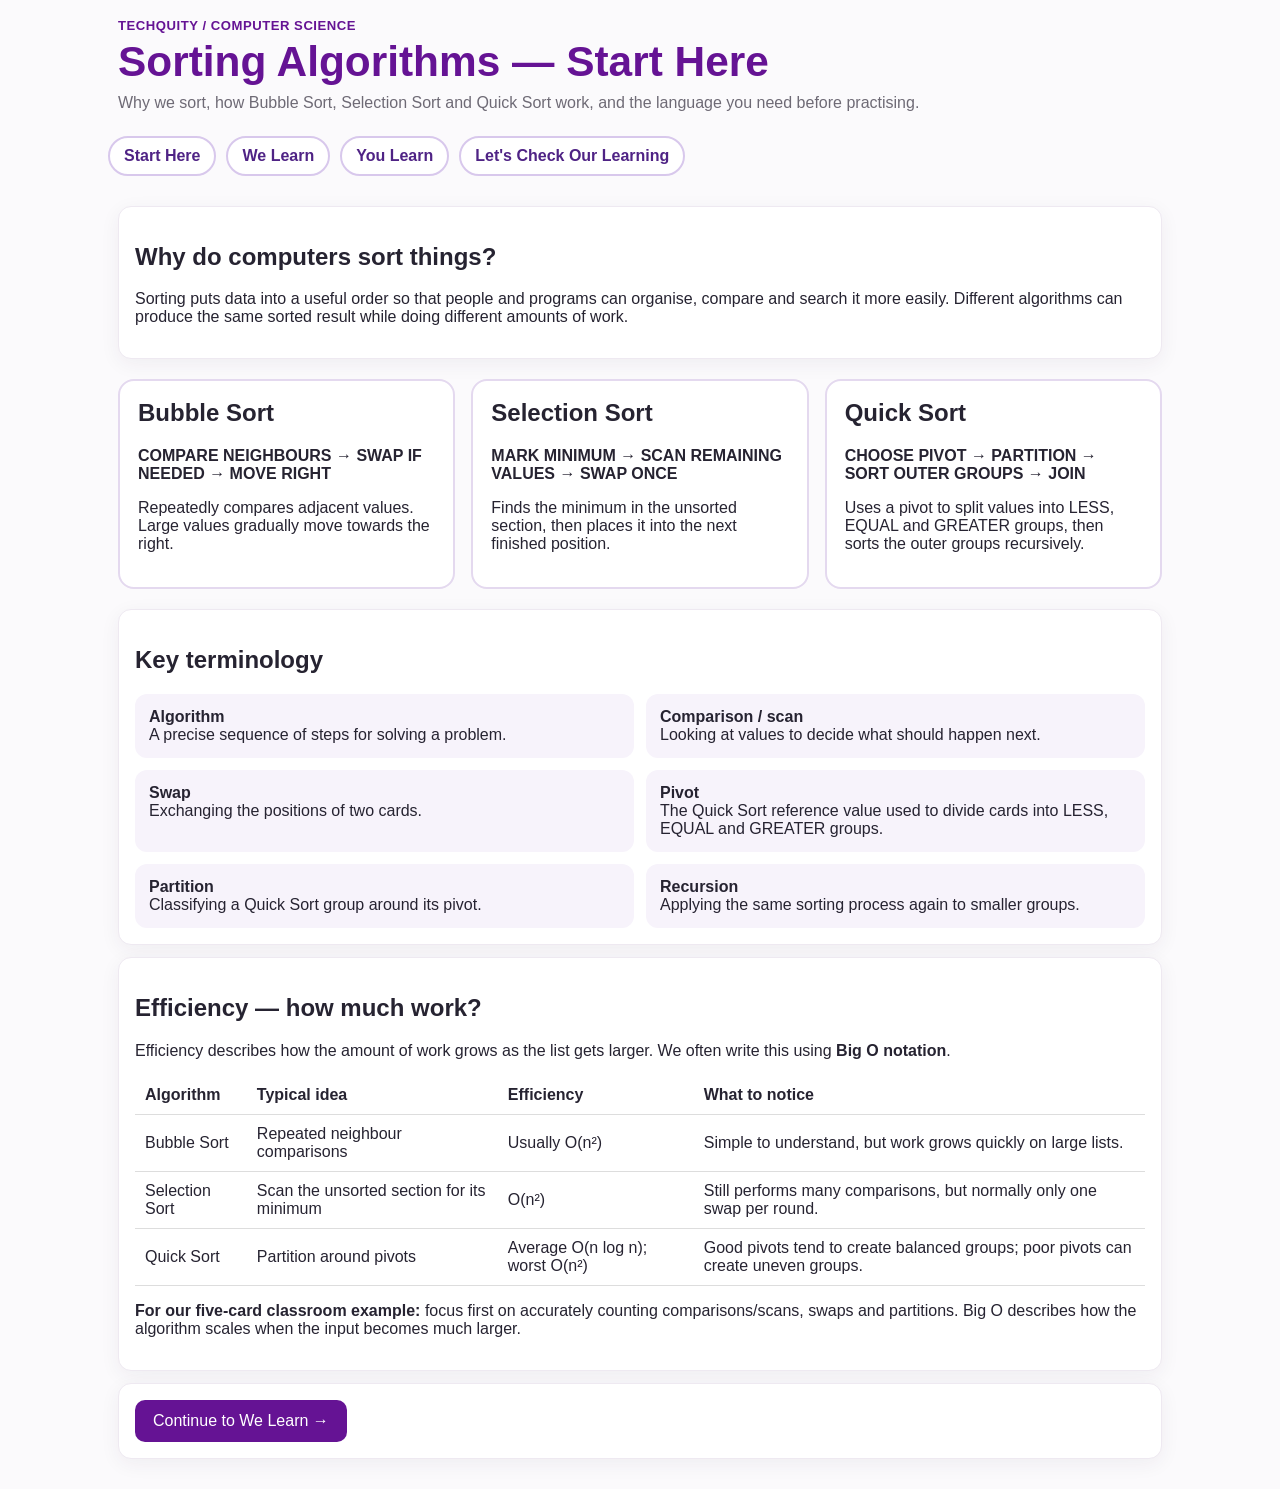
==== commit 16fc7e4e: "Add files via upload" ====
--- a/index.html
+++ b/index.html
@@ -44,10 +44,10 @@
 
 .hero-grid{display:grid;grid-template-columns:repeat(3,1fr);gap:16px;margin:20px 0}
 .learn-card{background:white;border:2px solid #e4d9ef;border-radius:16px;padding:18px}
-.learn-card h2{margin-top:0}.mini-cards{display:flex;gap:7px;justify-content:center;align-items:center;min-height:80px}
-.mini{width:48px;height:60px;border:3px solid #333;border-radius:9px;display:flex;align-items:center;justify-content:center;font-size:22px;font-weight:900;background:white;transition:.35s}
-.mini.active{background:#ffe66d}.mini.pivot{background:#e6c8ff}.mini.done{background:#c8efcf}
-.demo-controls{display:flex;gap:10px;flex-wrap:wrap;margin:14px 0}.term-grid{display:grid;grid-template-columns:repeat(2,1fr);gap:12px}
+.learn-card h2{margin-top:0}
+
+
+.term-grid{display:grid;grid-template-columns:repeat(2,1fr);gap:12px}
 .term{background:#f7f3fb;border-radius:12px;padding:14px}.eff{width:100%;border-collapse:collapse}.eff th,.eff td{padding:10px;border-bottom:1px solid #ddd;text-align:left}
 @media(max-width:760px){.hero-grid,.term-grid{grid-template-columns:1fr}}
 </style></head><body>
@@ -65,7 +65,6 @@
 <div class="learn-card"><h2>Selection Sort</h2><p><b>MARK MINIMUM → SCAN REMAINING VALUES → SWAP ONCE</b></p><p>Finds the minimum in the unsorted section, then places it into the next finished position.</p></div>
 <div class="learn-card"><h2>Quick Sort</h2><p><b>CHOOSE PIVOT → PARTITION → SORT OUTER GROUPS → JOIN</b></p><p>Uses a pivot to split values into LESS, EQUAL and GREATER groups, then sorts the outer groups recursively.</p></div>
 </div>
-<div class="panel"><h2>Animated walkthrough</h2><div class="demo-controls"><button id="bubble">Bubble Sort</button><button id="selection">Selection Sort</button><button id="quick">Quick Sort</button><button id="next" class="primary">Next Step</button><button id="play">Play Animation</button><button id="stop">Stop</button></div><h2 id="demoTitle"></h2><div id="demo"></div><div id="demoMsg" class="msg"></div><p id="stepNo"></p></div>
 <div class="panel"><h2>Key terminology</h2><div class="term-grid">
 <div class="term"><b>Algorithm</b><br>A precise sequence of steps for solving a problem.</div>
 <div class="term"><b>Comparison / scan</b><br>Looking at values to decide what should happen next.</div>
@@ -81,46 +80,4 @@
 <tr><td>Quick Sort</td><td>Partition around pivots</td><td>Average O(n log n); worst O(n²)</td><td>Good pivots tend to create balanced groups; poor pivots can create uneven groups.</td></tr></table>
 <p><b>For our five-card classroom example:</b> focus first on accurately counting comparisons/scans, swaps and partitions. Big O describes how the algorithm scales when the input becomes much larger.</p></div>
 <div class="panel controls"><a class="primary" href="we_learn.html" style="text-decoration:none;padding:12px 18px;border-radius:10px">Continue to We Learn →</a></div>
-</main><script>
-const $=id=>document.getElementById(id);
-const START=[3,5,2,3,1];
-let alg="bubble",step=0,timer=null;
-const demos={
- bubble:[
-  {a:[3,5,2,3,1],x:[0,1],m:"Compare neighbouring cards. 3 and 5 are already in order, so keep them."},
-  {a:[3,5,2,3,1],x:[1,2],m:"5 is greater than 2, so swap the neighbours."},
-  {a:[3,2,5,3,1],x:[2,3],m:"Continue moving right. Swap 5 and 3."},
-  {a:[3,2,3,5,1],x:[3,4],m:"Swap 5 and 1. The largest card has bubbled to the right."},
-  {a:[1,2,3,3,5],x:[],done:true,m:"Repeated passes eventually leave the whole list sorted."}
- ],
- selection:[
-  {a:[3,5,2,3,1],x:[0],m:"Mark the first unsorted card as the current minimum."},
-  {a:[3,5,2,3,1],x:[0,2],m:"Scan the remaining cards. 2 becomes the new minimum."},
-  {a:[3,5,2,3,1],x:[2,4],m:"Continue the whole scan. 1 becomes the minimum."},
-  {a:[1,5,2,3,3],x:[0],done:[0],m:"After the scan, swap the minimum into the first unsorted position."},
-  {a:[1,2,3,3,5],x:[],done:true,m:"Repeat for each remaining position until sorted."}
- ],
- quick:[
-  {a:[3,5,2,3,1],x:[0],pivot:0,m:"Choose a pivot. Here the first card, 3, is the reference value."},
-  {groups:[[2,1],[3,3],[5]],m:"Partition every card into LESS, EQUAL or GREATER than the pivot."},
-  {groups:[[1,2],[3,3],[5]],m:"Recursively sort the outer groups. Groups of 0 or 1 card stop."},
-  {a:[1,2,3,3,5],x:[],done:true,m:"Join LESS + EQUAL + GREATER to produce the sorted list."}
- ]
-};
-function cards(arr,x=[],pivot=null,done=false){
- return `<div class="mini-cards">${arr.map((v,i)=>`<div class="mini ${x.includes(i)?"active":""} ${pivot===i?"pivot":""} ${done===true||Array.isArray(done)&&done.includes(i)?"done":""}">${v}</div>`).join("")}</div>`;
-}
-function render(){
- let d=demos[alg][step];
- $("demoTitle").textContent=alg==="bubble"?"Bubble Sort":alg==="selection"?"Selection Sort":"Quick Sort";
- if(d.groups){
-   $("demo").innerHTML=`<div class="bins"><div class="bin"><h3>LESS</h3>${cards(d.groups[0])}</div><div class="bin"><h3>EQUAL</h3>${cards(d.groups[1],[],null)}</div><div class="bin"><h3>GREATER</h3>${cards(d.groups[2])}</div></div>`;
- }else $("demo").innerHTML=cards(d.a,d.x||[],d.pivot??null,d.done||false);
- $("demoMsg").textContent=d.m;$("stepNo").textContent=`Step ${step+1} of ${demos[alg].length}`;
-}
-function choose(a){clearInterval(timer);alg=a;step=0;render()}
-$("bubble").onclick=()=>choose("bubble");$("selection").onclick=()=>choose("selection");$("quick").onclick=()=>choose("quick");
-$("next").onclick=()=>{step=(step+1)%demos[alg].length;render()};
-$("play").onclick=()=>{clearInterval(timer);timer=setInterval(()=>{step=(step+1)%demos[alg].length;render()},1800)};
-$("stop").onclick=()=>clearInterval(timer);render();
-</script></body></html>+</main></body></html>
